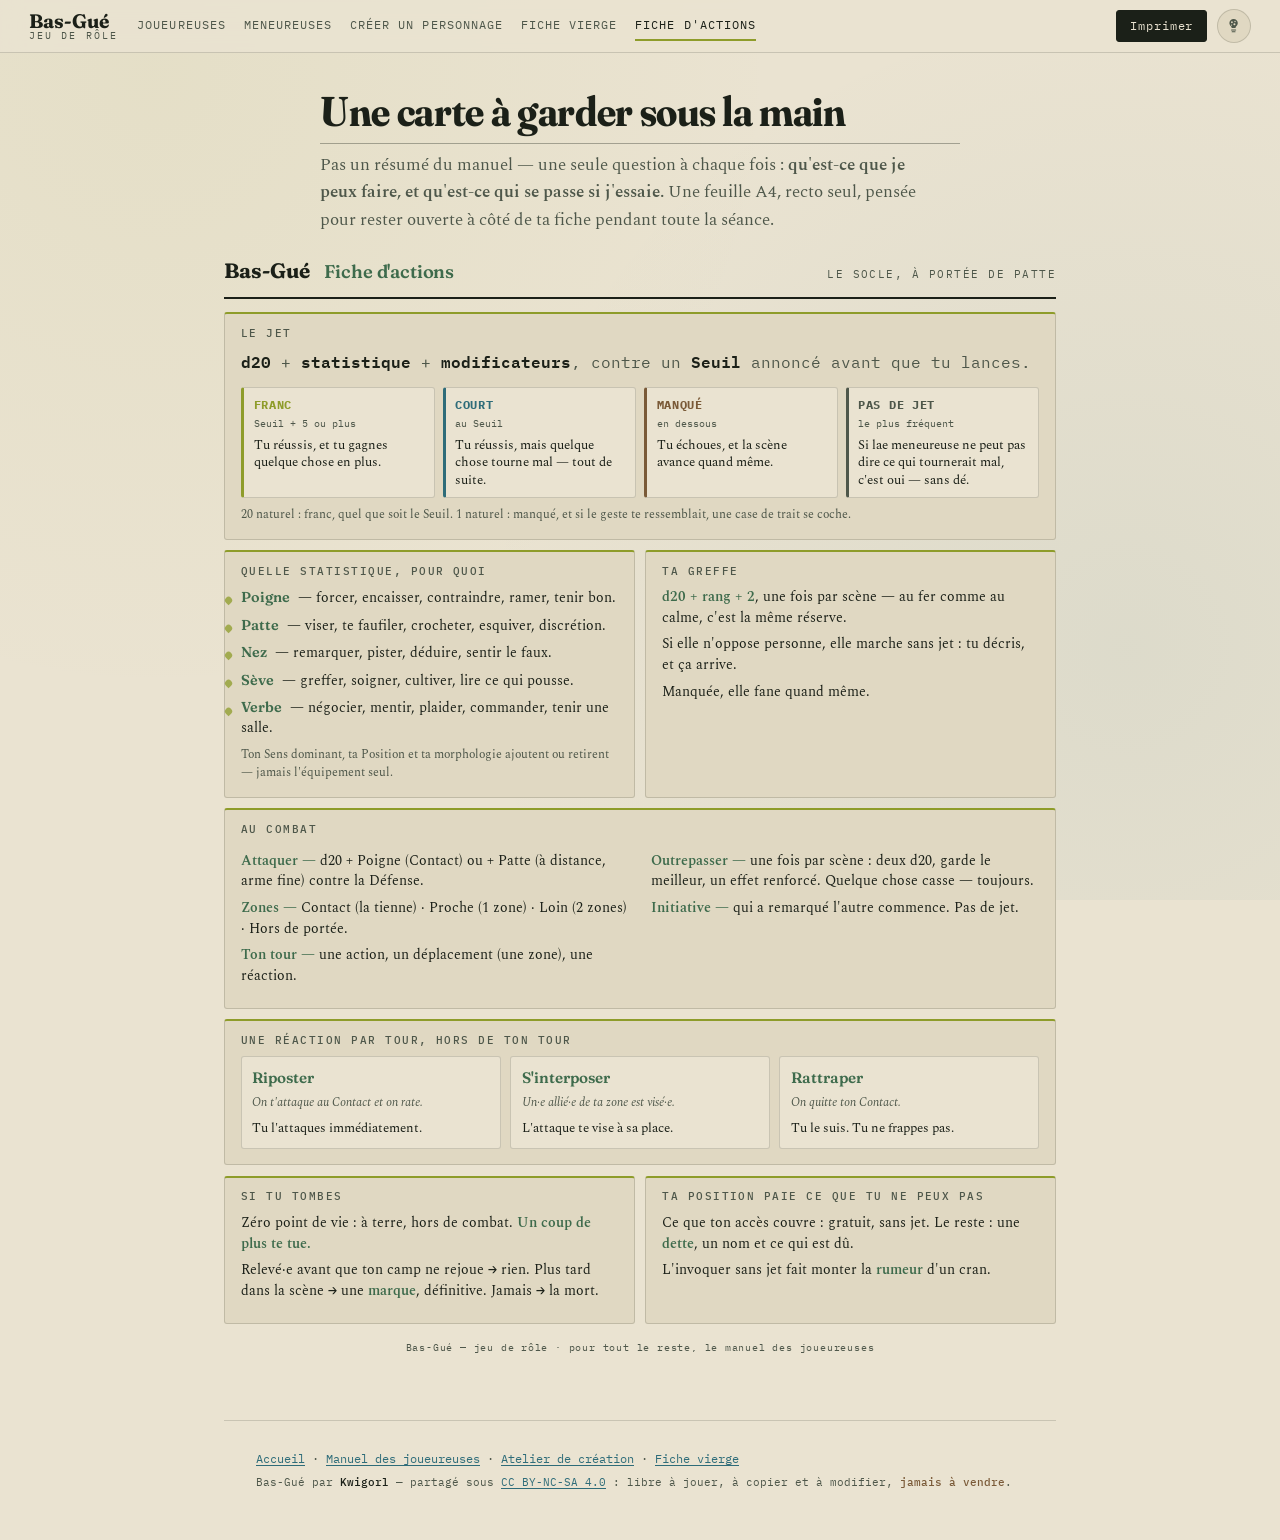
==== actions.html @ a4c3c843 "Add files via upload" ====
<!DOCTYPE html>
<html lang="fr">
<head>
<meta charset="utf-8">
<meta name="viewport" content="width=device-width, initial-scale=1">
<title>Fiche d'actions — Bas-Gué</title>
<meta name="description" content="Une carte à garder sous la main : quelle statistique pour quelle action, le combat, les réactions, Outrepasser, tomber.">
<link rel="preconnect" href="https://fonts.googleapis.com">
<link rel="preconnect" href="https://fonts.gstatic.com" crossorigin>
<link href="https://fonts.googleapis.com/css2?family=Fraunces:ital,opsz,wght,SOFT,WONK@0,9..144,400..800,0..100,0..1;1,9..144,400..800,0..100,0..1&family=Spectral:ital,wght@0,300;0,400;0,600;1,400&family=IBM+Plex+Mono:wght@400;500;600&display=swap" rel="stylesheet">
<link rel="stylesheet" href="assets/style.css">
<link rel="stylesheet" href="assets/actions.css">
<link rel="icon" href="assets/lichen.svg">
<script>try{var t=localStorage.getItem('basgue-lampe');if(t)document.documentElement.dataset.lampe=t;}catch(e){}</script>
</head>
<body class="page-actions">

<header class="barre">
  <a class="marque" href="index.html"><span class="marque-nom">Bas-Gué</span><span class="marque-sous">jeu de rôle</span></a>
  <nav class="barre-nav">
    <a href="manuel-joueureuses.html">Joueureuses</a>
    <a href="manuel-meneur.html">Meneureuses</a>
    <a href="creation.html">Créer un personnage</a>
    <a href="fiche.html">Fiche vierge</a>
    <a href="actions.html" aria-current="page">Fiche d'actions</a>
  </nav>
  <div class="barre-outils">
    <button class="bouton-imprimer" id="imprimer" type="button">Imprimer</button>
    <button class="lampe" id="lampe" type="button" aria-pressed="false" title="Allumer ou éteindre le lichen">
      <svg viewBox="0 0 32 32" aria-hidden="true"><circle class="lampe-halo" cx="16" cy="14" r="11"/><path class="lampe-bulbe" fill-rule="evenodd" d="M16 5c-4 0-7 3-7 6.7 0 2.7 1.5 4.2 2.6 5.5.8 1 1.2 1.8 1.2 2.8h6.4c0-1 .4-1.8 1.2-2.8C21.5 15.9 23 14.4 23 11.7 23 8 20 5 16 5zM11.7 10.4a1.5 1.5 0 1 0 3 0 1.5 1.5 0 1 0-3 0zM17.3 9.2a1.1 1.1 0 1 0 2.2 0 1.1 1.1 0 1 0-2.2 0zM15.7 13.9a1.7 1.7 0 1 0 3.4 0 1.7 1.7 0 1 0-3.4 0zM11.6 15.2a1 1 0 1 0 2 0 1 1 0 1 0-2 0z"/><path class="lampe-culot" d="M12.6 23.4h6.8M13.6 26.4h4.8"/></svg>
      <span class="visuellement-cache">Lumière</span>
    </button>
  </div>
</header>

<div class="mode-emploi">
  <h1>Une carte à garder sous la main</h1>
  <p>Pas un résumé du manuel — une seule question à chaque fois : <strong>qu'est-ce que je peux faire, et qu'est-ce qui se passe si j'essaie.</strong> Une feuille A4, recto seul, pensée pour rester ouverte à côté de ta fiche pendant toute la séance.</p>
</div>

<main class="carte-actions">

  <div class="ca-entete">
    <p class="ca-marque">Bas-Gué</p>
    <h2>Fiche d'actions</h2>
    <p class="ca-souslegende">le socle, à portée de patte</p>
  </div>

  <section class="ca-bloc ca-large">
    <h3>Le jet</h3>
    <p class="ca-formule"><span>d20</span> + <span>statistique</span> + <span>modificateurs</span>, contre un <span>Seuil</span> annoncé avant que tu lances.</p>
    <div class="ca-resultats">
      <div class="ca-resultat ca-franc"><b>Franc</b><span>Seuil + 5 ou plus</span><p>Tu réussis, et tu gagnes quelque chose en plus.</p></div>
      <div class="ca-resultat ca-court"><b>Court</b><span>au Seuil</span><p>Tu réussis, mais quelque chose tourne mal — tout de suite.</p></div>
      <div class="ca-resultat ca-manque"><b>Manqué</b><span>en dessous</span><p>Tu échoues, et la scène avance quand même.</p></div>
      <div class="ca-resultat ca-rien"><b>Pas de jet</b><span>le plus fréquent</span><p>Si lae meneureuse ne peut pas dire ce qui tournerait mal, c'est oui — sans dé.</p></div>
    </div>
    <p class="ca-note">20 naturel : franc, quel que soit le Seuil. 1 naturel : manqué, et si le geste te ressemblait, une case de trait se coche.</p>
  </section>

  <section class="ca-bloc">
    <h3>Quelle statistique, pour quoi</h3>
    <ul class="ca-stats">
      <li><b>Poigne</b> — forcer, encaisser, contraindre, ramer, tenir bon.</li>
      <li><b>Patte</b> — viser, te faufiler, crocheter, esquiver, discrétion.</li>
      <li><b>Nez</b> — remarquer, pister, déduire, sentir le faux.</li>
      <li><b>Sève</b> — greffer, soigner, cultiver, lire ce qui pousse.</li>
      <li><b>Verbe</b> — négocier, mentir, plaider, commander, tenir une salle.</li>
    </ul>
    <p class="ca-note">Ton Sens dominant, ta Position et ta morphologie ajoutent ou retirent — jamais l'équipement seul.</p>
  </section>

  <section class="ca-bloc">
    <h3>Ta greffe</h3>
    <p class="ca-ligne"><b>d20 + rang + 2</b>, une fois par scène — au fer comme au calme, c'est la même réserve.</p>
    <p class="ca-ligne">Si elle n'oppose personne, elle marche sans jet : tu décris, et ça arrive.</p>
    <p class="ca-ligne">Manquée, elle fane quand même.</p>
  </section>

  <section class="ca-bloc ca-large">
    <h3>Au combat</h3>
    <div class="ca-deux-col">
      <div>
        <p class="ca-ligne"><b>Attaquer —</b> d20 + Poigne (Contact) ou + Patte (à distance, arme fine) contre la Défense.</p>
        <p class="ca-ligne"><b>Zones —</b> Contact (la tienne) · Proche (1 zone) · Loin (2 zones) · Hors de portée.</p>
        <p class="ca-ligne"><b>Ton tour —</b> une action, un déplacement (une zone), une réaction.</p>
      </div>
      <div>
        <p class="ca-ligne"><b>Outrepasser —</b> une fois par scène : deux d20, garde le meilleur, un effet renforcé. Quelque chose casse — toujours.</p>
        <p class="ca-ligne"><b>Initiative —</b> qui a remarqué l'autre commence. Pas de jet.</p>
      </div>
    </div>
  </section>

  <section class="ca-bloc ca-large">
    <h3>Une réaction par tour, hors de ton tour</h3>
    <div class="ca-trois-col">
      <div class="ca-reaction"><b>Riposter</b><span>On t'attaque au Contact et on rate.</span><p>Tu l'attaques immédiatement.</p></div>
      <div class="ca-reaction"><b>S'interposer</b><span>Un·e allié·e de ta zone est visé·e.</span><p>L'attaque te vise à sa place.</p></div>
      <div class="ca-reaction"><b>Rattraper</b><span>On quitte ton Contact.</span><p>Tu le suis. Tu ne frappes pas.</p></div>
    </div>
  </section>

  <section class="ca-bloc">
    <h3>Si tu tombes</h3>
    <p class="ca-ligne">Zéro point de vie : à terre, hors de combat. <b>Un coup de plus te tue.</b></p>
    <p class="ca-ligne">Relevé·e avant que ton camp ne rejoue → rien. Plus tard dans la scène → une <b>marque</b>, définitive. Jamais → la mort.</p>
  </section>

  <section class="ca-bloc">
    <h3>Ta Position paie ce que tu ne peux pas</h3>
    <p class="ca-ligne">Ce que ton accès couvre : gratuit, sans jet. Le reste : une <b>dette</b>, un nom et ce qui est dû.</p>
    <p class="ca-ligne">L'invoquer sans jet fait monter la <b>rumeur</b> d'un cran.</p>
  </section>

  <p class="ca-pied">Bas-Gué — jeu de rôle · pour tout le reste, le manuel des joueureuses</p>
</main>

<footer class="pied-site">
  <p class="pied-liens"><a href="index.html">Accueil</a> · <a href="manuel-joueureuses.html">Manuel des joueureuses</a> · <a href="creation.html">Atelier de création</a> · <a href="fiche.html">Fiche vierge</a></p>
  <p class="pied-licence">Bas-Gué par <b>Kwigorl</b> — partagé sous <a href="licence.html">CC BY-NC-SA 4.0</a> : libre à jouer, à copier et à modifier, <strong>jamais à vendre</strong>.</p>
</footer>

<script src="assets/site.js"></script>
<script>
document.getElementById('imprimer').addEventListener('click', function () { window.print(); });
</script>
</body>
</html>
---- assets/style.css ----
/* ===========================================================
   Bas-Gué — feuille de style
   Jour  : vase claire, encre vert-noir, fleuve turquoise
   Nuit  : on éteint les lichens, ils repoussent en lumière
   =========================================================== */

:root{
  --vase:#EAE3D1;
  --vase-creuse:#E0D8C2;
  --vase-profonde:#D5CBB1;
  --encre:#1B2018;
  --encre-douce:#4E574A;
  --seve:#3E6B4C;
  --lichen:#8E9C2A;
  --lichen-vif:#B8C93F;
  --fleuve:#2E6C79;
  --ecorce:#7A5A38;
  --trait:rgba(27,32,24,.16);
  --trait-fort:rgba(27,32,24,.34);
  --papier-ombre:0 1px 0 rgba(255,255,255,.5), 0 12px 30px -22px rgba(27,32,24,.5);
  --halo:none;

  --serif:"Spectral",Iowan Old Style,Palatino,Georgia,serif;
  --titre:"Fraunces","Spectral",Georgia,serif;
  --mono:"IBM Plex Mono",ui-monospace,SFMono-Regular,Menlo,monospace;

  --mesure:40rem;
  --rayon:3px;
  color-scheme:light;
}

html[data-lampe="nuit"]{
  --vase:#0F1410;
  --vase-creuse:#151B15;
  --vase-profonde:#1C231B;
  --encre:#DCE3D0;
  --encre-douce:#93A08C;
  --seve:#79B189;
  --lichen:#B9CC4E;
  --lichen-vif:#D2E266;
  --fleuve:#68B0BC;
  --ecorce:#C39A6B;
  --trait:rgba(220,227,208,.16);
  --trait-fort:rgba(220,227,208,.34);
  --papier-ombre:0 0 0 1px rgba(220,227,208,.06), 0 18px 40px -30px #000;
  --halo:0 0 22px -6px rgba(210,226,102,.45);
  color-scheme:dark;
}

*{box-sizing:border-box}

html{scroll-behavior:smooth;scroll-padding-top:5.5rem}
@media (prefers-reduced-motion:reduce){html{scroll-behavior:auto}}

body{
  margin:0;
  background:var(--vase);
  color:var(--encre);
  font-family:var(--serif);
  font-size:17px;
  line-height:1.62;
  font-weight:400;
  -webkit-font-smoothing:antialiased;
  background-image:
    radial-gradient(circle at 12% 8%, rgba(142,156,42,.06), transparent 45%),
    radial-gradient(circle at 88% 72%, rgba(46,108,121,.07), transparent 50%);
  background-attachment:fixed;
}

a{color:var(--fleuve);text-decoration-thickness:1px;text-underline-offset:.18em}
a:hover{color:var(--seve)}
:focus-visible{outline:2px solid var(--lichen);outline-offset:3px;border-radius:2px}

.visuellement-cache{position:absolute;width:1px;height:1px;overflow:hidden;clip:rect(0 0 0 0);white-space:nowrap}
.saut-contenu{position:absolute;left:-999px;top:0;background:var(--encre);color:var(--vase);padding:.6rem 1rem;z-index:99}
.saut-contenu:focus{left:.5rem;top:.5rem}

/* ---------- barre haute ---------- */
.barre{
  position:sticky;top:0;z-index:40;
  display:flex;align-items:center;gap:1.2rem;
  padding:.55rem clamp(.8rem,3vw,1.8rem);
  background:color-mix(in srgb,var(--vase) 88%,transparent);
  backdrop-filter:blur(10px);
  border-bottom:1px solid var(--trait);
}
.marque{display:flex;flex-direction:column;text-decoration:none;color:var(--encre);line-height:1.05}
.marque-nom{
  font-family:var(--titre);font-weight:700;font-size:1.22rem;letter-spacing:.005em;
  font-variation-settings:"SOFT" 40,"WONK" 1,"opsz" 40;
}
.marque-sous{font-family:var(--mono);font-size:.6rem;letter-spacing:.22em;text-transform:uppercase;color:var(--encre-douce)}
.barre-nav{display:flex;gap:1.1rem;margin-right:auto;flex-wrap:wrap}
.barre-nav a{
  font-family:var(--mono);font-size:.74rem;letter-spacing:.09em;text-transform:uppercase;
  color:var(--encre-douce);text-decoration:none;padding:.25rem 0;border-bottom:2px solid transparent;
}
.barre-nav a:hover{color:var(--encre);border-color:var(--trait-fort)}
.barre-nav a[aria-current]{color:var(--encre);border-color:var(--lichen)}
.barre-outils{display:flex;align-items:center;gap:.6rem}

.champ-recherche input{
  font-family:var(--mono);font-size:.78rem;
  background:var(--vase-creuse);border:1px solid var(--trait);border-radius:var(--rayon);
  color:var(--encre);padding:.38rem .6rem;width:11rem;
}
.champ-recherche input::placeholder{color:var(--encre-douce)}

.lampe{
  width:2.15rem;height:2.15rem;display:grid;place-items:center;flex:none;
  background:var(--vase-creuse);border:1px solid var(--trait);border-radius:50%;cursor:pointer;
  color:var(--encre-douce);transition:color .25s,box-shadow .25s,background .25s;
}
.lampe svg{width:1.2rem;height:1.2rem}
.lampe .lampe-bulbe{fill:currentColor;stroke:none}
.lampe .lampe-culot{fill:none;stroke:currentColor;stroke-width:1.8;stroke-linecap:round}
.lampe .lampe-halo{fill:none;stroke:none}
.lampe:hover{color:var(--encre)}
html[data-lampe="nuit"] .lampe{color:var(--lichen-vif);box-shadow:var(--halo);background:transparent}
html[data-lampe="nuit"] .lampe .lampe-halo{fill:rgba(210,226,102,.14)}

.bouton-sommaire{display:none;font-family:var(--mono);font-size:.72rem;letter-spacing:.08em;text-transform:uppercase;
  background:none;border:1px solid var(--trait-fort);border-radius:var(--rayon);color:var(--encre);padding:.4rem .6rem;cursor:pointer}

/* ---------- disposition manuel ---------- */
.disposition{
  display:grid;
  grid-template-columns:minmax(15rem,19rem) minmax(0,1fr);
  gap:clamp(1.5rem,4vw,4rem);
  max-width:78rem;margin:0 auto;padding:0 clamp(.9rem,3vw,2rem) 4rem;
}
.sommaire{
  position:sticky;top:4.2rem;align-self:start;
  max-height:calc(100vh - 5.5rem);overflow-y:auto;
  padding:1.6rem .4rem 2rem 0;
  border-right:1px solid var(--trait);
  scrollbar-width:thin;
}
.sommaire-titre{
  font-family:var(--mono);font-size:.64rem;letter-spacing:.2em;text-transform:uppercase;
  color:var(--encre-douce);margin:0 0 .9rem;
}
.sommaire-liens{display:flex;flex-direction:column}
.sommaire-liens a{
  text-decoration:none;color:var(--encre-douce);
  padding:.16rem 0 .16rem .8rem;border-left:2px solid transparent;
  font-size:.86rem;line-height:1.35;
}
.sommaire-liens a:hover{color:var(--encre);border-color:var(--trait-fort)}
.sommaire-liens a.actif{color:var(--encre);border-color:var(--lichen);font-weight:600}
.sommaire-liens a.toc-n1{
  font-family:var(--titre);font-size:1rem;font-weight:600;color:var(--encre);
  margin-top:1.1rem;font-variation-settings:"SOFT" 30,"opsz" 20;
}
.sommaire-liens a.toc-n1:first-child{margin-top:0}
.sommaire-liens a.toc-n3{padding-left:1.7rem;font-size:.8rem}
.sommaire-vide{font-size:.82rem;color:var(--encre-douce);font-style:italic;padding-left:.8rem}

.corps{position:relative;padding:2.2rem 0 0;max-width:var(--mesure);min-width:0}

/* ---------- titres ---------- */
h1,h2,h3,h4{
  font-family:var(--titre);font-weight:600;line-height:1.12;
  letter-spacing:-.008em;position:relative;
  font-variation-settings:"SOFT" 34,"WONK" 1;
}
h1{
  font-size:clamp(2rem,4.4vw,2.9rem);font-weight:700;
  margin:4.2rem 0 1.4rem;padding-bottom:.5rem;
  border-bottom:1px solid var(--trait-fort);
  font-variation-settings:"SOFT" 46,"WONK" 1,"opsz" 120;
}
h1:first-of-type{margin-top:.6rem}
h2{font-size:clamp(1.32rem,2.4vw,1.62rem);margin:2.9rem 0 .8rem;color:var(--seve)}
h3{font-size:1.1rem;margin:2rem 0 .5rem}
h4{font-size:.98rem;margin:1.5rem 0 .4rem;color:var(--encre-douce)}

h1 .chiffre,h2 .chiffre{
  font-family:var(--mono);font-weight:500;
  color:var(--lichen);letter-spacing:.02em;
  font-size:.52em;vertical-align:.28em;margin-right:.35em;
}
@media (min-width:1240px){
  .titre-chiffre.titre-n1 .chiffre{
    position:absolute;right:calc(100% + 1.2rem);top:.44em;margin:0;
    font-size:.4em;vertical-align:0;color:var(--encre-douce);
  }
  .titre-chiffre.titre-n1 .ancre{display:none}
  /* les tableaux larges débordent dans la marge de droite */
  .table-enveloppe{margin-right:-5rem}
}

.ancre{
  position:absolute;right:calc(100% + .35rem);top:.15em;
  font-family:var(--mono);font-size:.72rem;color:var(--lichen);
  opacity:0;text-decoration:none;transition:opacity .18s;
}
h1:hover .ancre,h2:hover .ancre,h3:hover .ancre,h4:hover .ancre,.ancre:focus{opacity:1}
@media (max-width:900px){.ancre{display:none}}

/* ---------- texte ---------- */
p{margin:0 0 1.05rem}
strong{font-weight:600}
em{font-style:italic}
.corps>p:first-of-type{font-size:1.06rem}

ul,ol{margin:0 0 1.15rem;padding-left:1.3rem}
li{margin:.28rem 0}
ul{list-style:none;padding-left:1.1rem}
ul>li{position:relative}
ul>li::before{
  content:"";position:absolute;left:-1rem;top:.72em;
  width:.42rem;height:.42rem;border-radius:50% 50% 50% 0;
  transform:rotate(-45deg);background:var(--lichen);opacity:.75;
}
ol{list-style:none;counter-reset:pas;padding-left:1.9rem}
ol>li{position:relative;counter-increment:pas}
ol>li::before{
  content:counter(pas);position:absolute;left:-1.9rem;top:.05em;
  font-family:var(--mono);font-size:.78rem;color:var(--lichen);
  width:1.3rem;text-align:right;
}

hr.separateur{
  border:0;height:1.4rem;margin:2.6rem 0;
  background:center/1.6rem .5rem repeat-x
    radial-gradient(circle at 50% 120%, transparent 46%, var(--trait-fort) 47%, transparent 52%);
  opacity:.9;
}

.lien-interne{
  color:var(--encre);text-decoration:none;
  background-image:linear-gradient(var(--fleuve),var(--fleuve));
  background-size:100% 1px;background-repeat:no-repeat;background-position:0 1.08em;
  transition:background-size .2s;
}
.lien-interne:hover{color:var(--fleuve);background-size:100% 2px}
.lien-futur{color:var(--encre-douce);border-bottom:1px dotted var(--trait-fort);cursor:help}

/* ---------- tableaux ---------- */
.table-enveloppe{
  overflow-x:auto;margin:0 0 1.6rem;
  border-top:2px solid var(--encre);border-bottom:1px solid var(--trait-fort);
}
table{border-collapse:collapse;width:100%;font-size:.93rem}
thead th{
  text-align:left;font-family:var(--mono);font-weight:500;
  font-size:.66rem;letter-spacing:.14em;text-transform:uppercase;
  color:var(--encre-douce);padding:.55rem .7rem;
  border-bottom:1px solid var(--trait-fort);white-space:nowrap;
}
tbody td{padding:.55rem .7rem;border-bottom:1px solid var(--trait);vertical-align:top}
tbody tr:last-child td{border-bottom:0}
tbody tr:hover{background:var(--vase-creuse)}
tbody td:first-child{color:var(--encre)}
tbody td:first-child strong{font-family:var(--titre);font-weight:600;font-variation-settings:"SOFT" 30}

/* ---------- encarts et citations ---------- */
.note{
  margin:1.6rem 0;padding:.9rem 1.1rem;
  border-left:2px solid var(--lichen);
  background:var(--vase-creuse);border-radius:0 var(--rayon) var(--rayon) 0;
  font-size:.95rem;
}
.note>*:last-child{margin-bottom:0}
.note p{margin-bottom:.6rem}

.encart{
  margin:1.8rem 0;padding:1.1rem 1.3rem;
  background:var(--vase-creuse);
  border:1px solid var(--trait);border-radius:var(--rayon);
  box-shadow:var(--papier-ombre);
  font-size:.94rem;
}
.encart>*:last-child{margin-bottom:0}
.encart-titre{
  font-family:var(--mono);font-size:.66rem;letter-spacing:.18em;text-transform:uppercase;
  color:var(--lichen);margin:0 0 .7rem;
}
html[data-lampe="nuit"] .encart-titre{text-shadow:var(--halo)}
.encart-abstract{border-left:3px solid var(--lichen)}
.encart-tip{border-left:3px solid var(--fleuve)}
.encart-info{border-left:3px solid var(--seve)}
.encart-info .encart-titre{color:var(--seve)}
.encart-tip .encart-titre{color:var(--fleuve)}
.encart p{margin-bottom:.5rem}
.encart a{text-decoration:none}

/* ---------- carte ---------- */
.carte{margin:2rem 0;padding:0}
.carte-svg{width:100%;height:auto;display:block}
.carte .eau-large{fill:none;stroke:var(--fleuve);stroke-width:11;stroke-linecap:round;opacity:.28}
.carte .eau-fine{fill:none;stroke:var(--fleuve);stroke-width:1.2;opacity:.5}
.carte .roseau path{fill:none;stroke:var(--seve);stroke-width:1.3;stroke-linecap:round;opacity:.6}
.carte .pastille{fill:var(--vase);stroke:var(--encre);stroke-width:2}
.carte .pastille-forte{fill:var(--lichen);stroke:var(--encre);stroke-width:2.5}
html[data-lampe="nuit"] .carte .pastille-forte{filter:drop-shadow(0 0 8px rgba(210,226,102,.6))}
.carte .nom{font-family:"Fraunces",serif;font-size:15px;font-weight:600;fill:var(--encre);text-anchor:middle}
.carte .nom-fort{font-size:19px;font-weight:700}
.carte .tag{font-family:"IBM Plex Mono",monospace;font-size:9.5px;letter-spacing:.12em;
  text-transform:uppercase;fill:var(--encre-douce);text-anchor:middle}
.carte .mesure text{font-family:"IBM Plex Mono",monospace;font-size:11px;fill:var(--fleuve);text-anchor:middle}
.carte .courant path{fill:none;stroke:var(--encre-douce);stroke-width:1}
.carte .courant .pointe{fill:var(--encre-douce);stroke:none}
.carte .courant text{font-family:"IBM Plex Mono",monospace;font-size:9.5px;letter-spacing:.1em;
  text-transform:uppercase;fill:var(--encre-douce);text-anchor:middle}
.schema-zones .zone-fond{fill:var(--vase-creuse);stroke:var(--trait-fort);stroke-width:1.5}
.schema-zones .zone-toi{fill:var(--vase-profonde);stroke:var(--encre);stroke-width:2}
.schema-zones .zone-hors{stroke-dasharray:5 5;opacity:.6}
.schema-zones .zone-nom{font-family:"Fraunces",serif;font-size:16px;font-weight:600;fill:var(--encre);text-anchor:middle}
.schema-zones .zone-toi-tag{font-family:"IBM Plex Mono",monospace;font-size:9.5px;letter-spacing:.12em;
  text-transform:uppercase;fill:var(--encre-douce);text-anchor:middle}
.schema-zones .zone-etiquette{font-family:"IBM Plex Mono",monospace;font-size:10.5px;letter-spacing:.16em;
  text-transform:uppercase;fill:var(--fleuve);text-anchor:middle}
.schema-zones .zone-etiquette-forte{fill:var(--lichen)}
.schema-zones .zone-etiquette-pale{fill:var(--encre-douce)}
.schema-zones .saut path{fill:none;stroke:var(--encre-douce);stroke-width:1.2}
.schema-zones .saut .pointe{fill:var(--encre-douce);stroke:none}
.schema-zones .saut text{font-family:"IBM Plex Mono",monospace;font-size:9.5px;letter-spacing:.1em;
  text-transform:uppercase;fill:var(--encre-douce);text-anchor:middle}
.carte figcaption{font-size:.84rem;color:var(--encre-douce);margin-top:.4rem;font-style:italic}

/* ---------- pied ---------- */
.pied{margin-top:5rem;padding-top:1.2rem;border-top:1px solid var(--trait);
  font-family:var(--mono);font-size:.74rem;color:var(--encre-douce)}

.haut{
  position:fixed;right:1.1rem;bottom:1.1rem;z-index:30;
  width:2.5rem;height:2.5rem;border-radius:50%;
  background:var(--vase-creuse);color:var(--encre);border:1px solid var(--trait-fort);
  cursor:pointer;font-size:1rem;opacity:0;pointer-events:none;transition:opacity .25s;
}
.haut.visible{opacity:1;pointer-events:auto}

/* ---------- responsive ---------- */
@media (max-width:900px){
  .barre{flex-wrap:wrap;gap:.6rem .9rem}
  .barre-nav{order:3;width:100%;gap:.9rem}
  .champ-recherche input{width:8rem}
  .bouton-sommaire{display:block}
  .disposition{grid-template-columns:1fr;padding-bottom:3rem}
  .sommaire{
    position:static;max-height:none;border-right:0;
    border-bottom:1px solid var(--trait);padding:1rem 0;display:none;
  }
  .sommaire.ouvert{display:block}
  .corps{padding-top:1.2rem}
}

/* mention de licence, en pied de toutes les pages */
.pied-licence{
  font-family:var(--mono);font-size:.68rem;line-height:1.6;color:var(--encre-douce);
  margin:.5rem 0 0;
}
.pied-licence b{color:var(--encre);font-weight:500}
.pied-licence strong{color:var(--ecorce);font-weight:500}
.pied-licence a{color:var(--fleuve)}
.pied .pied-licence{margin-top:.4rem}


/* ---------- pied de page, commun à toutes les pages ---------- */
.pied-site{
  border-top:1px solid var(--trait);
  padding:1.8rem clamp(1rem,4vw,2rem) 3rem;
  margin:3rem auto 0;
  max-width:52rem;               /* repli si la page n'a pas de classe */
  color:var(--encre-douce);font-size:.88rem;
}
.pied-site p{margin:0 0 .35rem;text-wrap:pretty}
.pied-site p:last-child{margin-bottom:0}
.pied-liens{font-family:var(--mono);font-size:.72rem;margin:0 0 .1rem}

/* le pied s'aligne exactement sur la colonne de texte de sa page :
   même largeur maximale ET même retrait horizontal que le contenu. */
.page-accueil  .pied-site{max-width:76rem;padding-inline:clamp(1rem,4vw,2.5rem)}
.page-creation .pied-site{max-width:80rem;padding-inline:clamp(.9rem,3vw,2rem)}
.page-fiche    .pied-site{max-width:64rem;padding-inline:clamp(.6rem,3vw,2rem)}
.page-licence  .pied-site{max-width:52rem;padding-inline:clamp(1rem,4vw,2rem)}
.page-table    .pied-site{max-width:50rem;padding-inline:clamp(1rem,4vw,2rem)}

/* pas de mot esseulé sur la dernière ligne */
.pied-licence,.pied-liens{text-wrap:balance}

/* ---------- infobulles de vocabulaire ---------- */
.terme{
  cursor:help;text-decoration:underline;text-decoration-style:dotted;
  text-decoration-color:var(--lichen);text-underline-offset:.2em;
  text-decoration-thickness:1px;border-radius:2px;
}
.terme:hover,.terme:focus-visible,.terme[aria-expanded="true"]{
  background:var(--vase-creuse);outline:none;
}
.terme-info{
  display:inline-grid;place-items:center;
  width:1.05rem;height:1.05rem;margin-left:.15rem;vertical-align:.05em;
  font-size:.62rem;line-height:1;
  background:none;border:1px solid var(--trait-fort);border-radius:50%;
  color:var(--encre-douce);cursor:pointer;padding:0;
}
.terme-info:hover,.terme-info[aria-expanded="true"]{color:var(--lichen);border-color:var(--lichen)}
/* le ⓘ n'existe que pour les appareils tactiles, où survol et clic sont le
   même geste. À la souris, le script le retire et branche la définition sur
   le survol du lien ; cette règle est une ceinture de sécurité au cas où un
   ⓘ écrit en dur dans une page subsisterait. */
@media (hover:hover) and (pointer:fine){
  .terme-info{display:none}
}

.bulle-terme{
  position:absolute;z-index:60;max-width:19rem;
  background:var(--vase);border:1px solid var(--trait-fort);
  border-top:2px solid var(--lichen);border-radius:var(--rayon);
  box-shadow:var(--papier-ombre);
  padding:.65rem .8rem;font-size:.86rem;line-height:1.5;
}
.bulle-terme-nom{
  margin:0 0 .3rem;font-family:var(--mono);font-size:.62rem;
  letter-spacing:.14em;text-transform:uppercase;color:var(--lichen);
}
.bulle-terme-def{margin:0;color:var(--encre)}
.bulle-terme-def a{text-decoration:underline}
---- assets/actions.css ----
/* Bas-Gué — la fiche d'actions : une carte, pas un manuel */

.mode-emploi{max-width:44rem;margin:0 auto;padding:2.2rem clamp(1rem,4vw,2rem) 1.2rem}
.mode-emploi h1{
  font-family:var(--titre);font-size:clamp(1.9rem,4.5vw,2.6rem);font-weight:700;margin:0 0 .5rem;
  font-variation-settings:"SOFT" 46,"WONK" 1,"opsz" 120;
}
.mode-emploi p{color:var(--encre-douce);margin:0;max-width:38rem}
.bouton-imprimer{
  font-family:var(--mono);font-size:.72rem;letter-spacing:.08em;
  background:var(--encre);color:var(--vase);border:1px solid var(--encre);
  border-radius:var(--rayon);padding:.45rem .8rem;cursor:pointer;
}
.bouton-imprimer:hover{background:var(--seve);border-color:var(--seve)}

.carte-actions{
  max-width:56rem;margin:0 auto 4rem;padding:0 clamp(.7rem,3vw,2rem);
  display:flex;flex-direction:column;gap:.65rem;
}

.ca-entete{
  display:flex;align-items:baseline;gap:.9rem;flex-wrap:wrap;
  border-bottom:2px solid var(--encre);padding-bottom:.6rem;margin-bottom:.2rem;
}
.ca-marque{font-family:var(--titre);font-weight:700;font-size:1.3rem;margin:0;
  font-variation-settings:"SOFT" 46,"WONK" 1}
.ca-entete h2{font-family:var(--titre);font-weight:600;font-size:1.15rem;margin:0;color:var(--seve);
  font-variation-settings:"SOFT" 34,"WONK" 1}
.ca-souslegende{font-family:var(--mono);font-size:.66rem;letter-spacing:.14em;text-transform:uppercase;
  color:var(--encre-douce);margin:0 0 0 auto}

.ca-bloc{
  border:1px solid var(--trait);border-top:2px solid var(--lichen);border-radius:var(--rayon);
  background:var(--vase-creuse);padding:.85rem 1rem .95rem;
}
.ca-large{grid-column:1/-1}
.ca-bloc h3{
  font-family:var(--mono);font-size:.66rem;letter-spacing:.14em;text-transform:uppercase;
  color:var(--encre-douce);margin:0 0 .6rem;font-weight:500;
}
.ca-ligne{margin:.35rem 0;font-size:.9rem;line-height:1.45}
.ca-ligne b{color:var(--seve);font-weight:600}
.ca-note{font-size:.78rem;color:var(--encre-douce);margin:.5rem 0 0;line-height:1.4}

.ca-formule{font-family:var(--mono);font-size:.98rem;color:var(--encre-douce);margin:0 0 .7rem}
.ca-formule span{color:var(--encre);font-weight:600}

.ca-resultats{display:grid;grid-template-columns:repeat(4,1fr);gap:.5rem}
.ca-resultat{border-radius:var(--rayon);padding:.5rem .6rem;background:var(--vase);border:1px solid var(--trait)}
.ca-resultat b{display:block;font-family:var(--mono);font-size:.72rem;letter-spacing:.06em;text-transform:uppercase}
.ca-resultat span{display:block;font-family:var(--mono);font-size:.62rem;color:var(--encre-douce);margin:.1rem 0 .3rem}
.ca-resultat p{margin:0;font-size:.8rem;line-height:1.35}
.ca-franc{border-left:3px solid var(--lichen)}
.ca-franc b{color:var(--lichen)}
.ca-court{border-left:3px solid var(--fleuve)}
.ca-court b{color:var(--fleuve)}
.ca-manque{border-left:3px solid var(--ecorce)}
.ca-manque b{color:var(--ecorce)}
.ca-rien{border-left:3px solid var(--encre-douce)}
.ca-rien b{color:var(--encre-douce)}

.ca-stats{list-style:none;margin:0;padding:0}
.ca-stats li{margin:.4rem 0;font-size:.9rem;line-height:1.4}
.ca-stats b{color:var(--seve);font-family:var(--titre);font-weight:600;margin-right:.3em;
  font-variation-settings:"SOFT" 30}

.ca-deux-col{display:grid;grid-template-columns:1fr 1fr;gap:0 1.4rem}
.ca-trois-col{display:grid;grid-template-columns:repeat(3,1fr);gap:.6rem}
.ca-reaction{background:var(--vase);border:1px solid var(--trait);border-radius:var(--rayon);padding:.55rem .65rem}
.ca-reaction b{display:block;font-family:var(--titre);font-weight:600;font-size:.95rem;margin-bottom:.15rem;
  color:var(--seve);font-variation-settings:"SOFT" 30}
.ca-reaction span{display:block;font-size:.76rem;color:var(--encre-douce);margin-bottom:.3rem;font-style:italic}
.ca-reaction p{margin:0;font-size:.84rem}

.ca-pied{
  font-family:var(--mono);font-size:.62rem;letter-spacing:.08em;color:var(--encre-douce);
  text-align:center;margin:.4rem 0 0;
}

/* mise en grille : les blocs simples se rangent deux par deux */
.carte-actions{display:grid;grid-template-columns:1fr 1fr;gap:.65rem}
.ca-entete,.ca-pied{grid-column:1/-1}

@media (max-width:640px){
  .carte-actions{grid-template-columns:1fr}
  .ca-resultats{grid-template-columns:1fr 1fr}
  .ca-deux-col,.ca-trois-col{grid-template-columns:1fr}
}

/* ================= IMPRESSION : tenir sur une seule page A4 ================= */
@media print{
  @page{size:A4 portrait;margin:10mm}
  .barre,.mode-emploi,.pied-site,.haut,.saut-contenu{display:none !important}
  html,body{background:#fff !important;color:#000 !important}
  html{font-size:12.5px}
  .carte-actions{
    display:grid;grid-template-columns:1fr 1fr;gap:.45rem;
    max-width:none;padding:0;margin:0;
  }
  .ca-bloc{background:#fff;border-color:#999;box-shadow:none;padding:.55rem .7rem .65rem;break-inside:avoid}
  .ca-entete{border-bottom-color:#000}
  .ca-resultat,.ca-reaction{background:#fff;border-color:#999}
  .ca-ligne b,.ca-stats b,.ca-reaction b,.ca-entete h2{color:#000 !important}
  .ca-franc,.ca-court,.ca-manque,.ca-rien{border-left-color:#666 !important}
  .ca-franc b,.ca-court b,.ca-manque b,.ca-rien b{color:#000 !important}
  .ca-note,.ca-souslegende,.ca-pied,.ca-resultat span,.ca-reaction span{color:#444 !important}
}
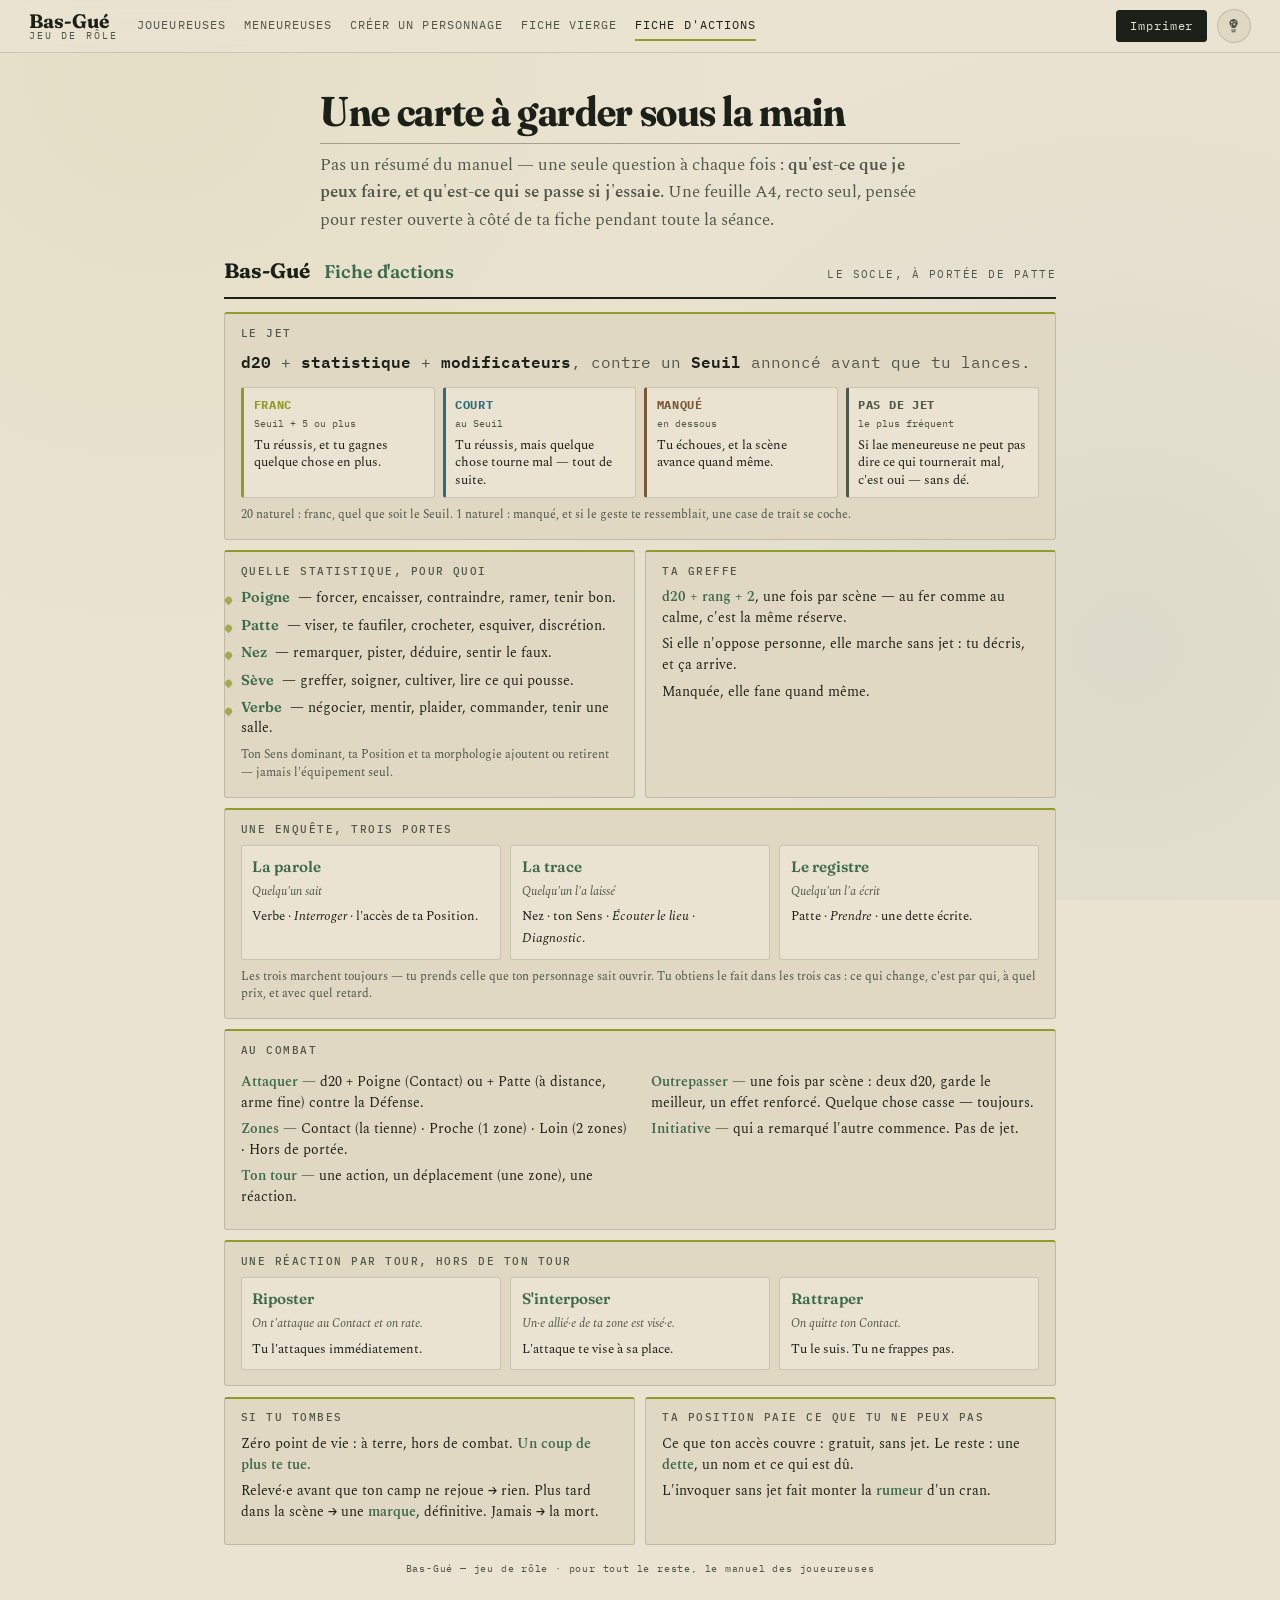
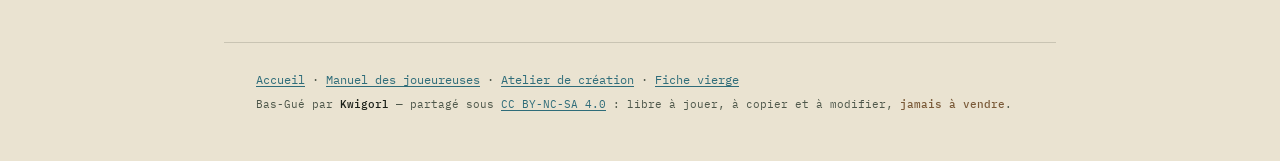
==== commit d2701fd4: "Add files via upload" ====
--- a/actions.html
+++ b/actions.html
@@ -78,6 +78,16 @@
   </section>
 
   <section class="ca-bloc ca-large">
+    <h3>Une enquête, trois portes</h3>
+    <div class="ca-trois-col">
+      <div class="ca-reaction"><b>La parole</b><span>Quelqu'un sait</span><p>Verbe · <em>Interroger</em> · l'accès de ta Position.</p></div>
+      <div class="ca-reaction"><b>La trace</b><span>Quelqu'un l'a laissé</span><p>Nez · ton Sens · <em>Écouter le lieu</em> · <em>Diagnostic</em>.</p></div>
+      <div class="ca-reaction"><b>Le registre</b><span>Quelqu'un l'a écrit</span><p>Patte · <em>Prendre</em> · une dette écrite.</p></div>
+    </div>
+    <p class="ca-note">Les trois marchent toujours — tu prends celle que ton personnage sait ouvrir. Tu obtiens le fait dans les trois cas : ce qui change, c'est par qui, à quel prix, et avec quel retard.</p>
+  </section>
+
+  <section class="ca-bloc ca-large">
     <h3>Au combat</h3>
     <div class="ca-deux-col">
       <div>
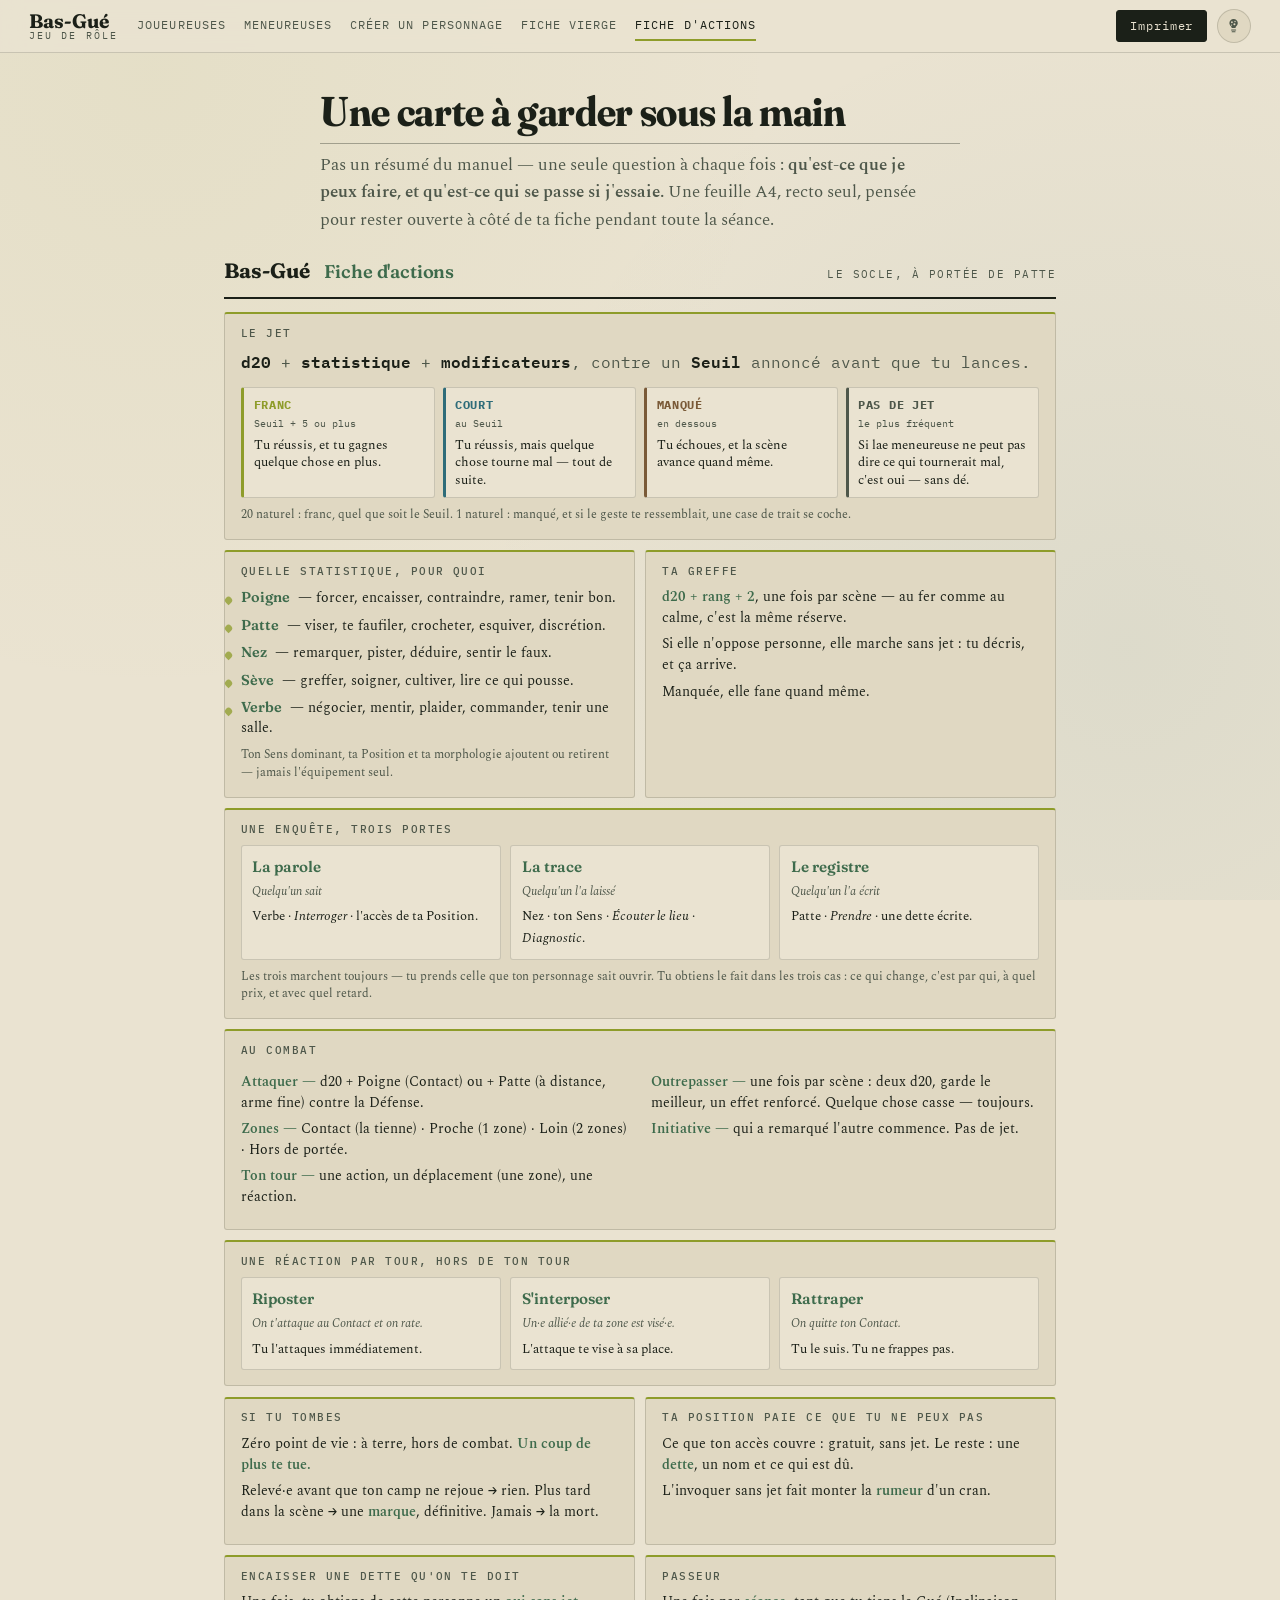
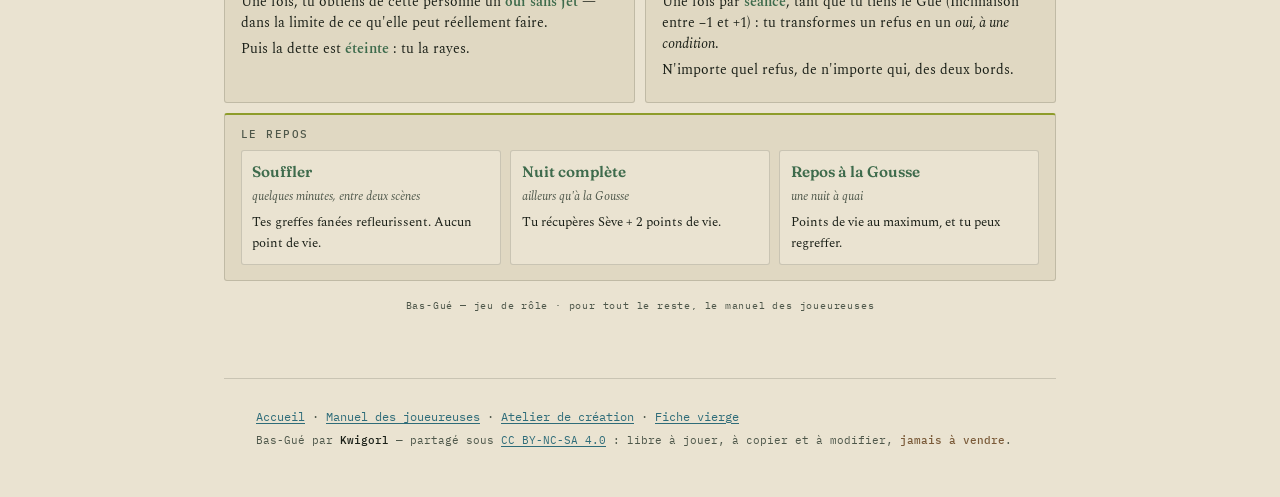
==== commit 078d4cb9: "Add files via upload" ====
--- a/actions.html
+++ b/actions.html
@@ -35,7 +35,7 @@
 
 <div class="mode-emploi">
   <h1>Une carte à garder sous la main</h1>
-  <p>Pas un résumé du manuel — une seule question à chaque fois : <strong>qu'est-ce que je peux faire, et qu'est-ce qui se passe si j'essaie.</strong> Une feuille A4, recto seul, pensée pour rester ouverte à côté de ta fiche pendant toute la séance.</p>
+  <p>Pas un résumé du manuel — une seule question à chaque fois : <strong>qu'est-ce que je peux faire, et qu'est-ce qui se passe si j'essaie.</strong> Une feuille A4, recto seul, pensée pour rester ouverte à côté de ta fiche pendant toute la séance.</p>
 </div>
 
 <main class="carte-actions">
@@ -55,7 +55,7 @@
       <div class="ca-resultat ca-manque"><b>Manqué</b><span>en dessous</span><p>Tu échoues, et la scène avance quand même.</p></div>
       <div class="ca-resultat ca-rien"><b>Pas de jet</b><span>le plus fréquent</span><p>Si lae meneureuse ne peut pas dire ce qui tournerait mal, c'est oui — sans dé.</p></div>
     </div>
-    <p class="ca-note">20 naturel : franc, quel que soit le Seuil. 1 naturel : manqué, et si le geste te ressemblait, une case de trait se coche.</p>
+    <p class="ca-note">20 naturel : franc, quel que soit le Seuil. 1 naturel : manqué, et si le geste te ressemblait, une case de trait se coche.</p>
   </section>
 
   <section class="ca-bloc">
@@ -73,7 +73,7 @@
   <section class="ca-bloc">
     <h3>Ta greffe</h3>
     <p class="ca-ligne"><b>d20 + rang + 2</b>, une fois par scène — au fer comme au calme, c'est la même réserve.</p>
-    <p class="ca-ligne">Si elle n'oppose personne, elle marche sans jet : tu décris, et ça arrive.</p>
+    <p class="ca-ligne">Si elle n'oppose personne, elle marche sans jet : tu décris, et ça arrive.</p>
     <p class="ca-ligne">Manquée, elle fane quand même.</p>
   </section>
 
@@ -84,7 +84,7 @@
       <div class="ca-reaction"><b>La trace</b><span>Quelqu'un l'a laissé</span><p>Nez · ton Sens · <em>Écouter le lieu</em> · <em>Diagnostic</em>.</p></div>
       <div class="ca-reaction"><b>Le registre</b><span>Quelqu'un l'a écrit</span><p>Patte · <em>Prendre</em> · une dette écrite.</p></div>
     </div>
-    <p class="ca-note">Les trois marchent toujours — tu prends celle que ton personnage sait ouvrir. Tu obtiens le fait dans les trois cas : ce qui change, c'est par qui, à quel prix, et avec quel retard.</p>
+    <p class="ca-note">Les trois marchent toujours — tu prends celle que ton personnage sait ouvrir. Tu obtiens le fait dans les trois cas : ce qui change, c'est par qui, à quel prix, et avec quel retard.</p>
   </section>
 
   <section class="ca-bloc ca-large">
@@ -96,7 +96,7 @@
         <p class="ca-ligne"><b>Ton tour —</b> une action, un déplacement (une zone), une réaction.</p>
       </div>
       <div>
-        <p class="ca-ligne"><b>Outrepasser —</b> une fois par scène : deux d20, garde le meilleur, un effet renforcé. Quelque chose casse — toujours.</p>
+        <p class="ca-ligne"><b>Outrepasser —</b> une fois par scène : deux d20, garde le meilleur, un effet renforcé. Quelque chose casse — toujours.</p>
         <p class="ca-ligne"><b>Initiative —</b> qui a remarqué l'autre commence. Pas de jet.</p>
       </div>
     </div>
@@ -113,14 +113,35 @@
 
   <section class="ca-bloc">
     <h3>Si tu tombes</h3>
-    <p class="ca-ligne">Zéro point de vie : à terre, hors de combat. <b>Un coup de plus te tue.</b></p>
+    <p class="ca-ligne">Zéro point de vie : à terre, hors de combat. <b>Un coup de plus te tue.</b></p>
     <p class="ca-ligne">Relevé·e avant que ton camp ne rejoue → rien. Plus tard dans la scène → une <b>marque</b>, définitive. Jamais → la mort.</p>
   </section>
 
   <section class="ca-bloc">
     <h3>Ta Position paie ce que tu ne peux pas</h3>
-    <p class="ca-ligne">Ce que ton accès couvre : gratuit, sans jet. Le reste : une <b>dette</b>, un nom et ce qui est dû.</p>
+    <p class="ca-ligne">Ce que ton accès couvre : gratuit, sans jet. Le reste : une <b>dette</b>, un nom et ce qui est dû.</p>
     <p class="ca-ligne">L'invoquer sans jet fait monter la <b>rumeur</b> d'un cran.</p>
+  </section>
+
+  <section class="ca-bloc">
+    <h3>Encaisser une dette qu'on te doit</h3>
+    <p class="ca-ligne">Une fois, tu obtiens de cette personne un <b>oui sans jet</b> — dans la limite de ce qu'elle peut réellement faire.</p>
+    <p class="ca-ligne">Puis la dette est <b>éteinte</b> : tu la rayes.</p>
+  </section>
+
+  <section class="ca-bloc">
+    <h3>Passeur</h3>
+    <p class="ca-ligne">Une fois par <b>séance</b>, tant que tu tiens le Gué (Inclinaison entre −1 et +1) : tu transformes un refus en un <em>oui, à une condition</em>.</p>
+    <p class="ca-ligne">N'importe quel refus, de n'importe qui, des deux bords.</p>
+  </section>
+
+  <section class="ca-bloc ca-large">
+    <h3>Le repos</h3>
+    <div class="ca-trois-col">
+      <div class="ca-reaction"><b>Souffler</b><span>quelques minutes, entre deux scènes</span><p>Tes greffes fanées refleurissent. Aucun point de vie.</p></div>
+      <div class="ca-reaction"><b>Nuit complète</b><span>ailleurs qu'à la Gousse</span><p>Tu récupères Sève + 2 points de vie.</p></div>
+      <div class="ca-reaction"><b>Repos à la Gousse</b><span>une nuit à quai</span><p>Points de vie au maximum, et tu peux regreffer.</p></div>
+    </div>
   </section>
 
   <p class="ca-pied">Bas-Gué — jeu de rôle · pour tout le reste, le manuel des joueureuses</p>
@@ -128,7 +149,7 @@
 
 <footer class="pied-site">
   <p class="pied-liens"><a href="index.html">Accueil</a> · <a href="manuel-joueureuses.html">Manuel des joueureuses</a> · <a href="creation.html">Atelier de création</a> · <a href="fiche.html">Fiche vierge</a></p>
-  <p class="pied-licence">Bas-Gué par <b>Kwigorl</b> — partagé sous <a href="licence.html">CC BY-NC-SA 4.0</a> : libre à jouer, à copier et à modifier, <strong>jamais à vendre</strong>.</p>
+  <p class="pied-licence">Bas-Gué par <b>Kwigorl</b> — partagé sous <a href="licence.html">CC BY-NC-SA 4.0</a> : libre à jouer, à copier et à modifier, <strong>jamais à vendre</strong>.</p>
 </footer>
 
 <script src="assets/site.js"></script>
--- a/assets/actions.css
+++ b/assets/actions.css
@@ -89,19 +89,27 @@
 
 /* ================= IMPRESSION : tenir sur une seule page A4 ================= */
 @media print{
-  @page{size:A4 portrait;margin:10mm}
+  @page{size:A4 portrait;margin:7mm}
   .barre,.mode-emploi,.pied-site,.haut,.saut-contenu{display:none !important}
   html,body{background:#fff !important;color:#000 !important}
-  html{font-size:12.5px}
+  html{font-size:9.4px}
   .carte-actions{
-    display:grid;grid-template-columns:1fr 1fr;gap:.45rem;
+    display:grid;grid-template-columns:1fr 1fr;gap:.22rem;
     max-width:none;padding:0;margin:0;
   }
-  .ca-bloc{background:#fff;border-color:#999;box-shadow:none;padding:.55rem .7rem .65rem;break-inside:avoid}
-  .ca-entete{border-bottom-color:#000}
-  .ca-resultat,.ca-reaction{background:#fff;border-color:#999}
+  .ca-bloc{background:#fff;border-color:#999;box-shadow:none;padding:.3rem .5rem .35rem;break-inside:avoid}
+  .ca-bloc h3{margin-bottom:.35rem}
+  .ca-entete{border-bottom-color:#000;padding-bottom:.2rem;margin-bottom:0;gap:.5rem}
+  .ca-formule{margin-bottom:.4rem}
+  .ca-resultats{gap:.3rem}
+  .ca-resultat,.ca-reaction{background:#fff;border-color:#999;padding:.28rem .4rem}
+  .ca-resultat span,.ca-reaction span{margin:.05rem 0 .15rem}
+  .ca-ligne{margin:.14rem 0}
+  .ca-stats li{margin:.2rem 0}
   .ca-ligne b,.ca-stats b,.ca-reaction b,.ca-entete h2{color:#000 !important}
   .ca-franc,.ca-court,.ca-manque,.ca-rien{border-left-color:#666 !important}
   .ca-franc b,.ca-court b,.ca-manque b,.ca-rien b{color:#000 !important}
   .ca-note,.ca-souslegende,.ca-pied,.ca-resultat span,.ca-reaction span{color:#444 !important}
+  .ca-note{margin-top:.3rem}
+  .ca-pied{margin-top:.1rem}
 }
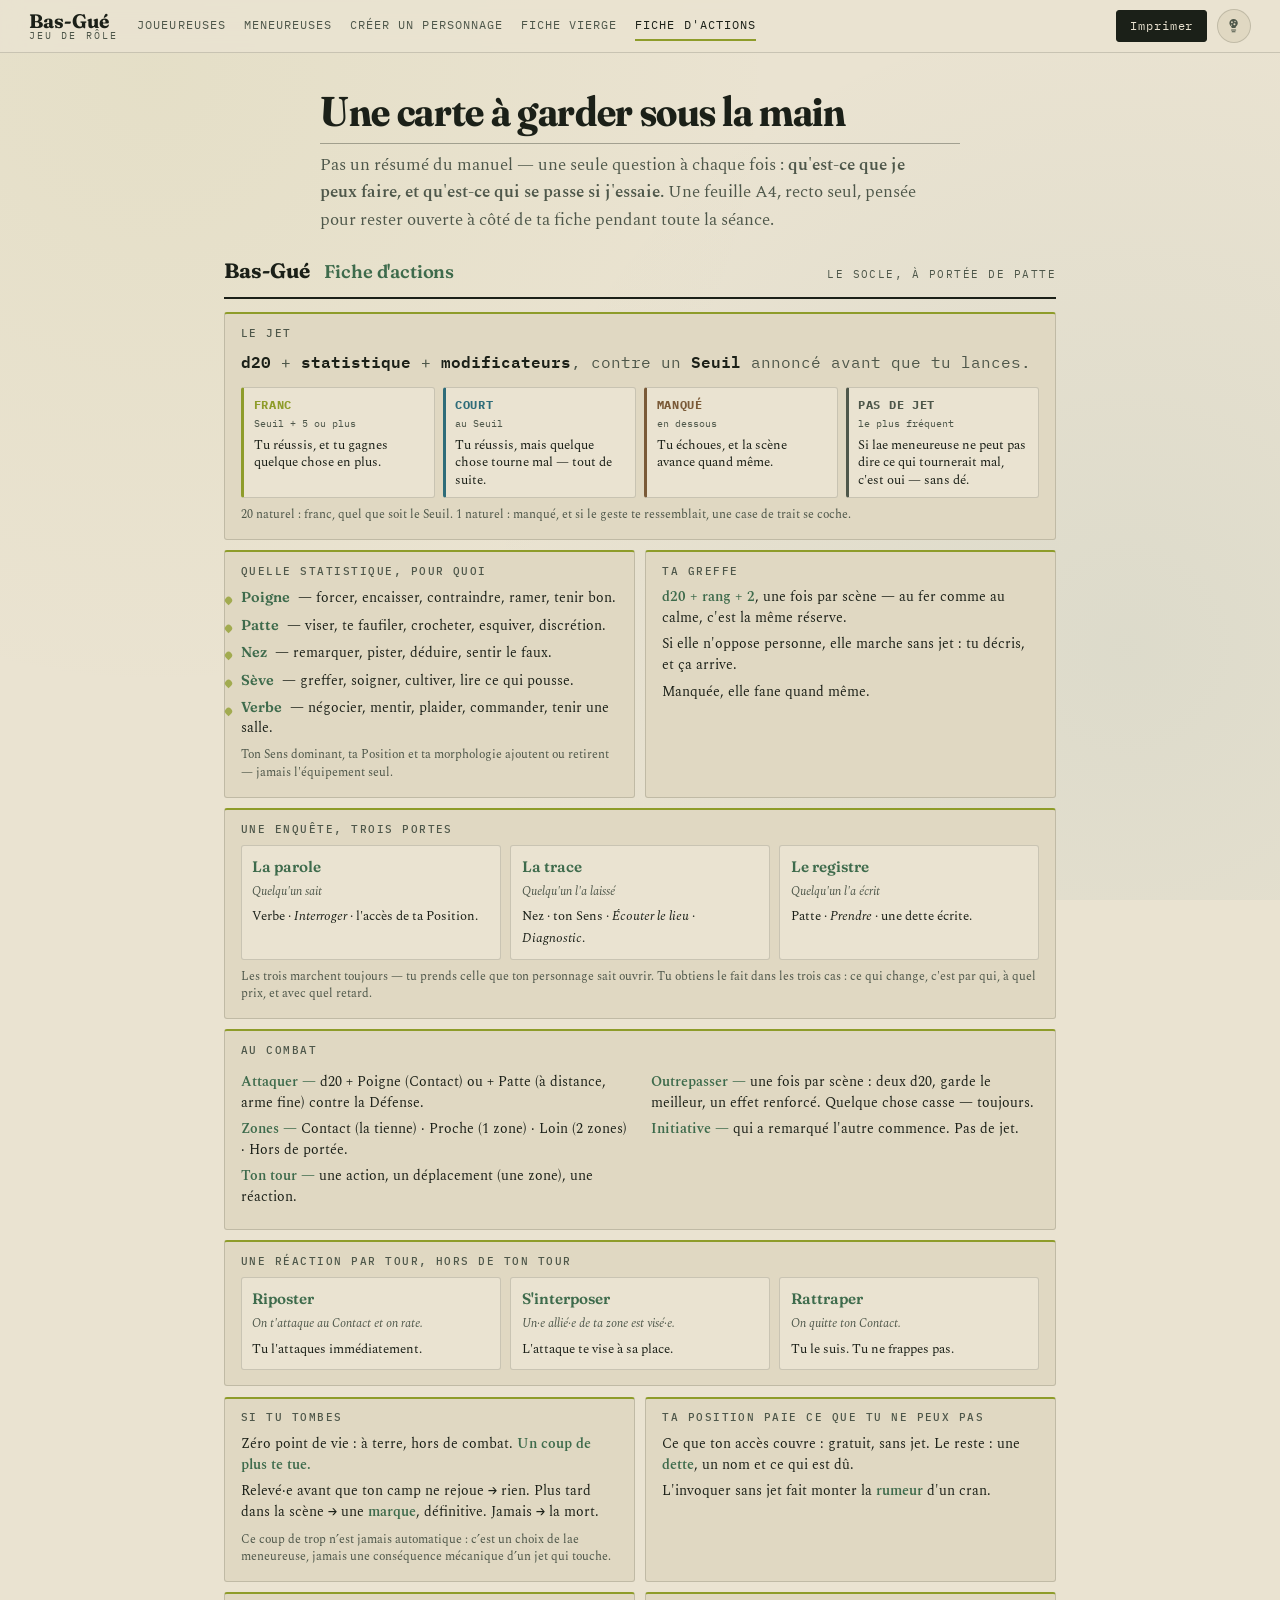
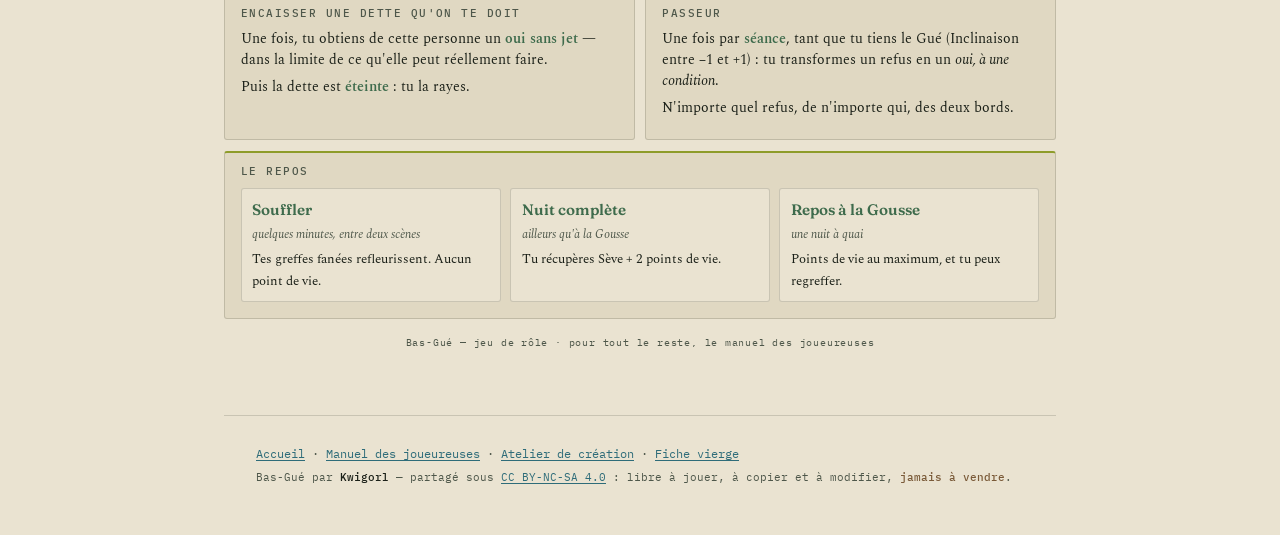
==== commit c5196f19: "Add files via upload" ====
--- a/actions.html
+++ b/actions.html
@@ -115,6 +115,7 @@
     <h3>Si tu tombes</h3>
     <p class="ca-ligne">Zéro point de vie : à terre, hors de combat. <b>Un coup de plus te tue.</b></p>
     <p class="ca-ligne">Relevé·e avant que ton camp ne rejoue → rien. Plus tard dans la scène → une <b>marque</b>, définitive. Jamais → la mort.</p>
+  <p class="ca-note">Ce coup de trop n’est jamais automatique : c’est un choix de lae meneureuse, jamais une conséquence mécanique d’un jet qui touche.</p>
   </section>
 
   <section class="ca-bloc">
